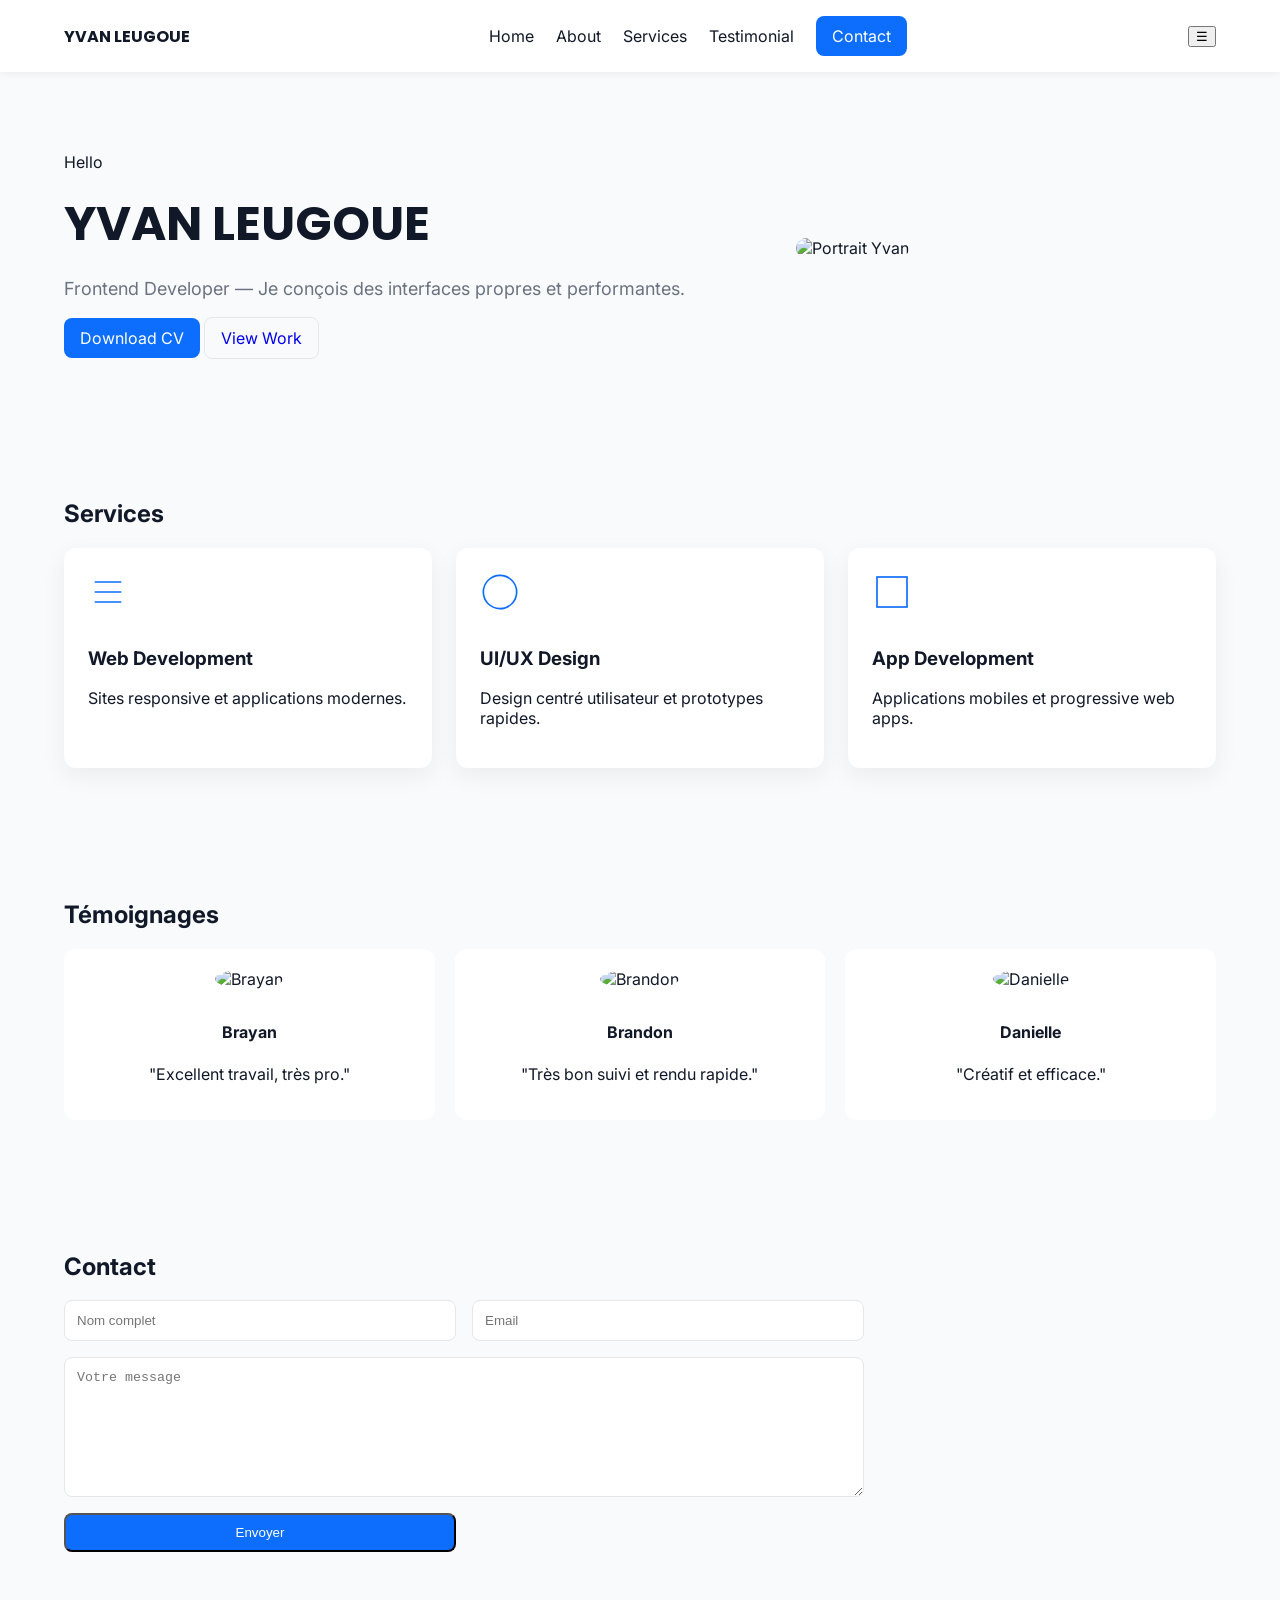
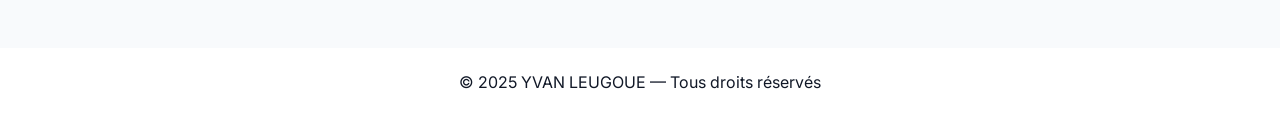
==== prototype-highfi/index.html @ 0a333b4b "feat(prototype): add high-fidelity HTML/CSS prototype" ====
<!doctype html>
<html lang="fr">
<head>
  <meta charset="utf-8">
  <meta name="viewport" content="width=device-width,initial-scale=1">
  <title>Prototype High-Fidelity - Mon Portfolio</title>
  <link href="https://fonts.googleapis.com/css2?family=Inter:wght@300;400;600;700&family=Poppins:wght@600;700&display=swap" rel="stylesheet">
  <link rel="stylesheet" href="style.css">
</head>
<body>
<header class="site-header">
  <div class="wrap">
    <a class="logo" href="#">YVAN LEUGOUE</a>
    <nav class="main-nav">
      <a href="#home">Home</a>
      <a href="#about">About</a>
      <a href="#services">Services</a>
      <a href="#testimonial">Testimonial</a>
      <a class="btn primary" href="#contact">Contact</a>
    </nav>
    <button class="hamburger" aria-label="Open menu">☰</button>
  </div>
</header>

<main>
  <section id="home" class="hero">
    <div class="wrap hero-grid">
      <div class="hero-left">
        <p class="eyebrow">Hello</p>
        <h1>YVAN LEUGOUE</h1>
        <p class="lead">Frontend Developer — Je conçois des interfaces propres et performantes.</p>
        <div class="hero-ctas">
          <a class="btn primary" href="#contact">Download CV</a>
          <a class="btn ghost" href="#portfolio">View Work</a>
        </div>
      </div>
      <div class="hero-right">
        <img src="../Img-Portfolio/Yvan6.jpg" alt="Portrait Yvan" />
      </div>
    </div>
  </section>

  <section id="services" class="services">
    <div class="wrap">
      <h2>Services</h2>
      <div class="service-cards">
        <article class="card">
          <svg class="icon" viewBox="0 0 24 24" width="40" height="40" fill="none" stroke="currentColor"><path d="M4 6h16M4 12h16M4 18h16"/></svg>
          <h3>Web Development</h3>
          <p>Sites responsive et applications modernes.</p>
        </article>
        <article class="card">
          <svg class="icon" viewBox="0 0 24 24" width="40" height="40" fill="none" stroke="currentColor"><circle cx="12" cy="12" r="10"/></svg>
          <h3>UI/UX Design</h3>
          <p>Design centré utilisateur et prototypes rapides.</p>
        </article>
        <article class="card">
          <svg class="icon" viewBox="0 0 24 24" width="40" height="40" fill="none" stroke="currentColor"><rect x="3" y="3" width="18" height="18"/></svg>
          <h3>App Development</h3>
          <p>Applications mobiles et progressive web apps.</p>
        </article>
      </div>
    </div>
  </section>

  <section id="testimonial" class="testimonial">
    <div class="wrap">
      <h2>Témoignages</h2>
      <div class="test-grid">
        <div class="test-card">
          <img src="../Img-Portfolio/Pleure2.jpg" alt="Brayan" />
          <h4>Brayan</h4>
          <p>"Excellent travail, très pro."</p>
        </div>
        <div class="test-card">
          <img src="../Img-Portfolio/Minou5.jpg" alt="Brandon" />
          <h4>Brandon</h4>
          <p>"Très bon suivi et rendu rapide."</p>
        </div>
        <div class="test-card">
          <img src="../Img-Portfolio/Larson4.jpg" alt="Danielle" />
          <h4>Danielle</h4>
          <p>"Créatif et efficace."</p>
        </div>
      </div>
    </div>
  </section>

  <section id="contact" class="contact">
    <div class="wrap">
      <h2>Contact</h2>
      <form class="contact-form">
        <input type="text" placeholder="Nom complet" aria-label="Nom complet">
        <input type="email" placeholder="Email" aria-label="Email">
        <textarea placeholder="Votre message" aria-label="Votre message"></textarea>
        <button class="btn primary" type="submit">Envoyer</button>
      </form>
    </div>
  </section>
</main>

<footer class="site-footer">
  <div class="wrap">&copy; 2025 YVAN LEUGOUE — Tous droits réservés</div>
</footer>

</body>
</html>
---- prototype-highfi/style.css ----
:root{
  --color-primary:#0D6EFD;
  --color-secondary:#FF6B6B;
  --bg:#F8FAFC;
  --text:#111827;
  --muted:#6B7280;
  --container:1200px;
}
*{box-sizing:border-box}
body{font-family:Inter, Arial, sans-serif;margin:0;background:var(--bg);color:var(--text)}
.wrap{max-width:var(--container);margin:0 auto;padding:0 24px}
.site-header{background:#fff;position:sticky;top:0;z-index:40;box-shadow:0 2px 8px rgba(2,6,23,0.06)}
.site-header .wrap{display:flex;align-items:center;justify-content:space-between;padding:16px 24px}
.logo{font-family:Poppins, Inter, sans-serif;font-weight:700;text-decoration:none;color:var(--text)}
.main-nav a{margin-left:18px;text-decoration:none;color:var(--text)}
.btn{display:inline-block;padding:10px 16px;border-radius:8px;text-decoration:none}
.btn.primary{background:var(--color-primary);color:#fff}
.btn.ghost{background:transparent;border:1px solid #e5e7eb}
.hero{padding:64px 0}
.hero-grid{display:grid;grid-template-columns:1fr 420px;gap:40px;align-items:center}
.hero-left h1{font-family:Poppins, Inter, sans-serif;font-size:48px;margin:8px 0}
.lead{color:var(--muted);font-size:18px}
.hero-right img{width:100%;height:auto;border-radius:16px;object-fit:cover}
.services{padding:56px 0}
.service-cards{display:grid;grid-template-columns:repeat(3,1fr);gap:24px}
.card{background:#fff;border-radius:12px;padding:24px;box-shadow:0 8px 24px rgba(2,6,23,0.06);text-align:left}
.icon{color:var(--color-primary);margin-bottom:12px}
.testimonial{padding:56px 0}
.test-grid{display:grid;grid-template-columns:repeat(3,1fr);gap:20px}
.test-card{background:#fff;border-radius:12px;padding:20px;text-align:center}
.test-card img{width:80px;height:80px;border-radius:50%;object-fit:cover;margin-bottom:12px}
.contact{padding:56px 0}
.contact-form{display:grid;grid-template-columns:1fr 1fr;gap:16px;max-width:800px}
.contact-form input, .contact-form textarea{padding:12px;border-radius:8px;border:1px solid #e5e7eb}
.contact-form textarea{grid-column:1/3;min-height:140px}
.site-footer{padding:24px 0;background:#fff;margin-top:40px;text-align:center}
@media(max-width:900px){.hero-grid{grid-template-columns:1fr}.service-cards,.test-grid{grid-template-columns:1fr}.contact-form{grid-template-columns:1fr}.main-nav{display:none}}
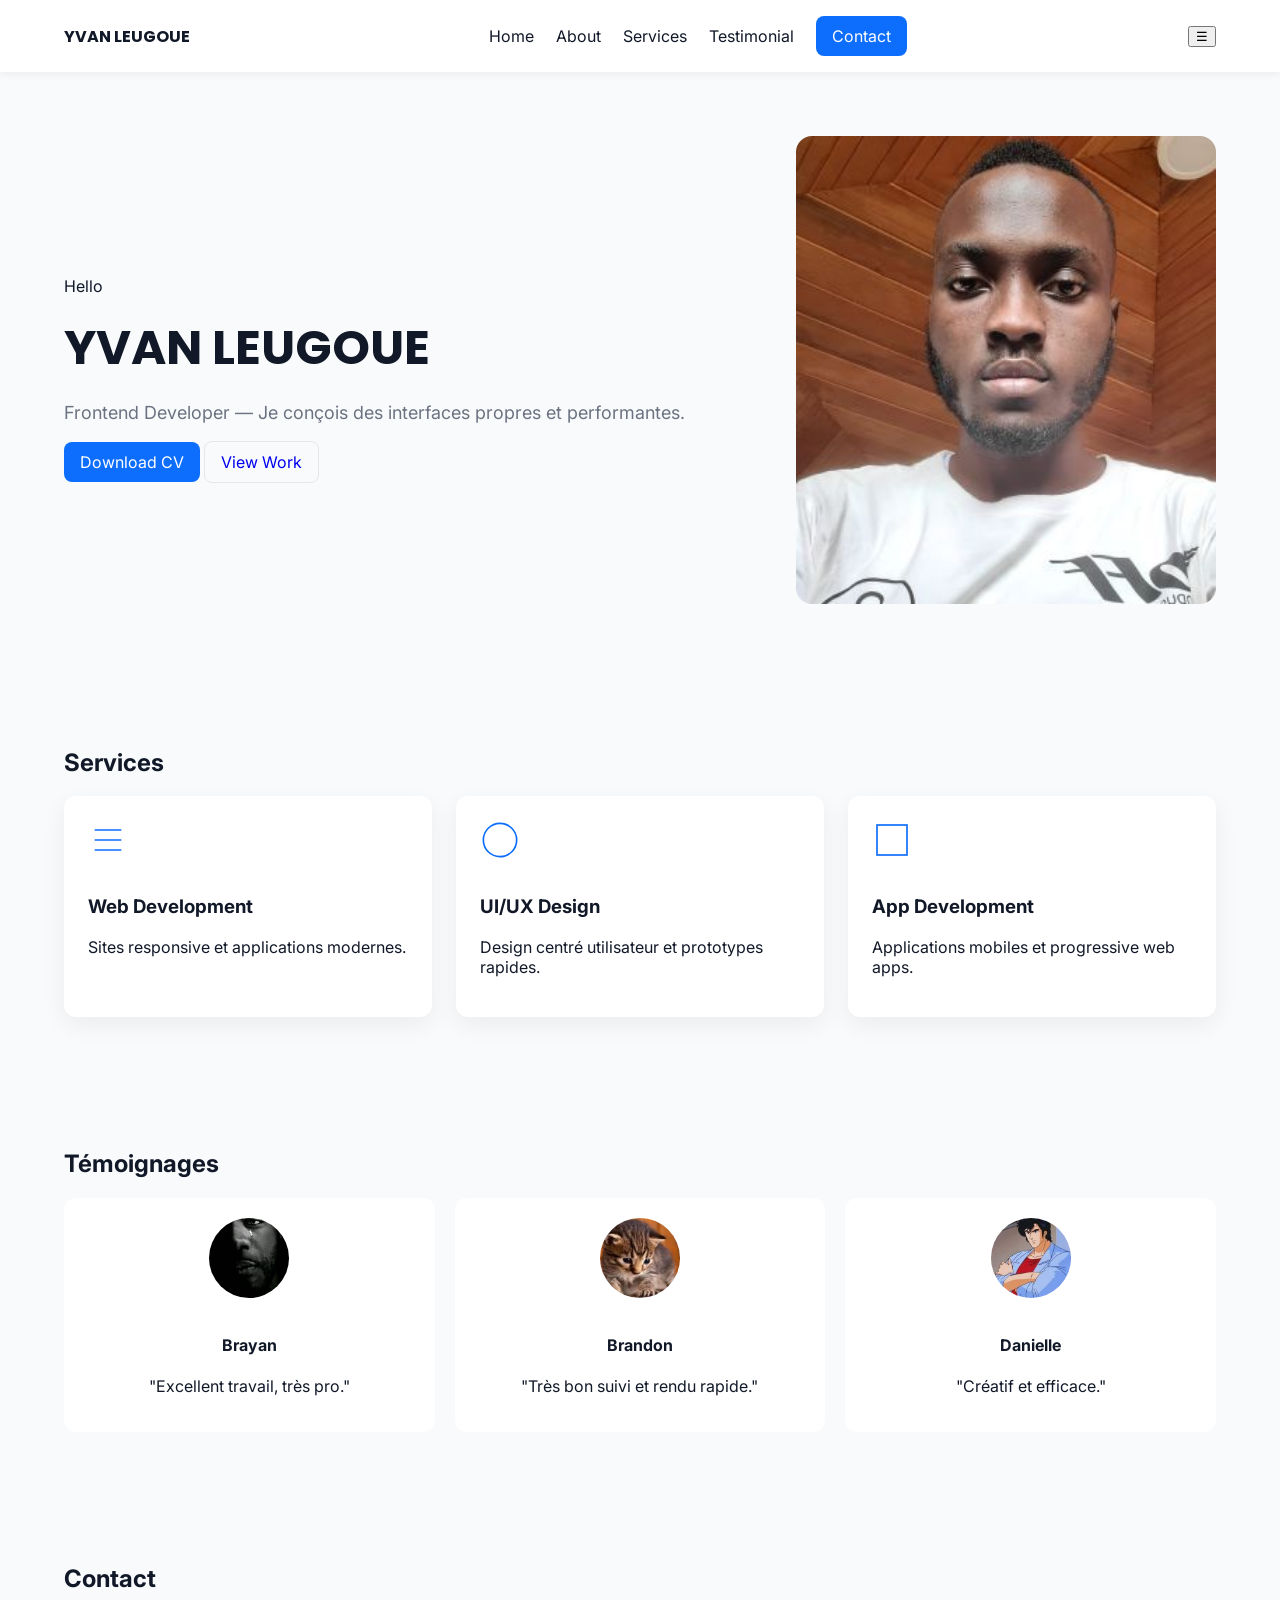
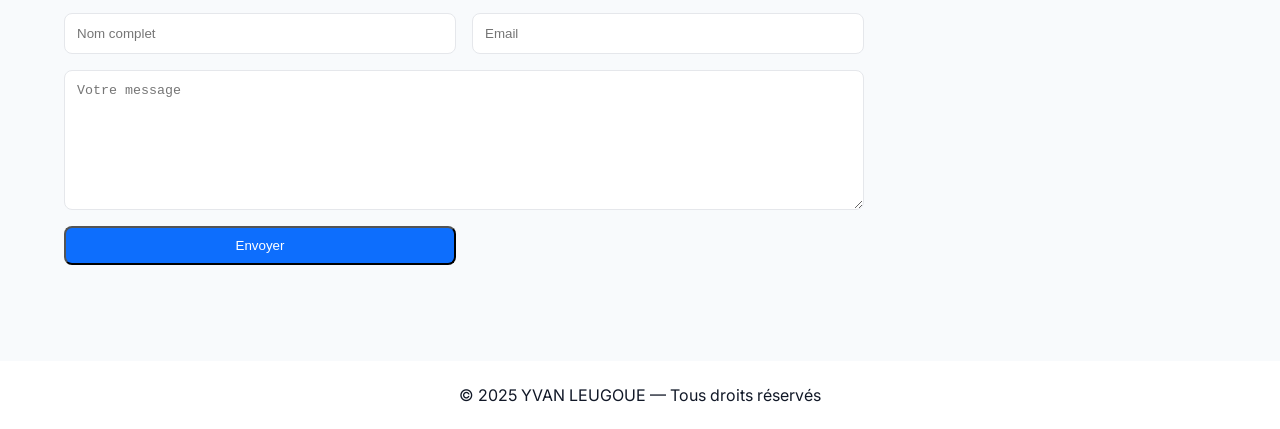
==== commit b07b92ac: "chore(assets): add images and svg icons, update prototype asset paths" ====
--- a/prototype-highfi/index.html
+++ b/prototype-highfi/index.html
@@ -35,7 +35,7 @@
         </div>
       </div>
       <div class="hero-right">
-        <img src="../Img-Portfolio/Yvan6.jpg" alt="Portrait Yvan" />
+        <img src="assets/Yvan6.jpg" alt="Portrait Yvan" />
       </div>
     </div>
   </section>
@@ -68,17 +68,17 @@
       <h2>Témoignages</h2>
       <div class="test-grid">
         <div class="test-card">
-          <img src="../Img-Portfolio/Pleure2.jpg" alt="Brayan" />
+          <img src="assets/Pleure2.jpg" alt="Brayan" />
           <h4>Brayan</h4>
           <p>"Excellent travail, très pro."</p>
         </div>
         <div class="test-card">
-          <img src="../Img-Portfolio/Minou5.jpg" alt="Brandon" />
+          <img src="assets/Minou5.jpg" alt="Brandon" />
           <h4>Brandon</h4>
           <p>"Très bon suivi et rendu rapide."</p>
         </div>
         <div class="test-card">
-          <img src="../Img-Portfolio/Larson4.jpg" alt="Danielle" />
+          <img src="assets/Larson4.jpg" alt="Danielle" />
           <h4>Danielle</h4>
           <p>"Créatif et efficace."</p>
         </div>
